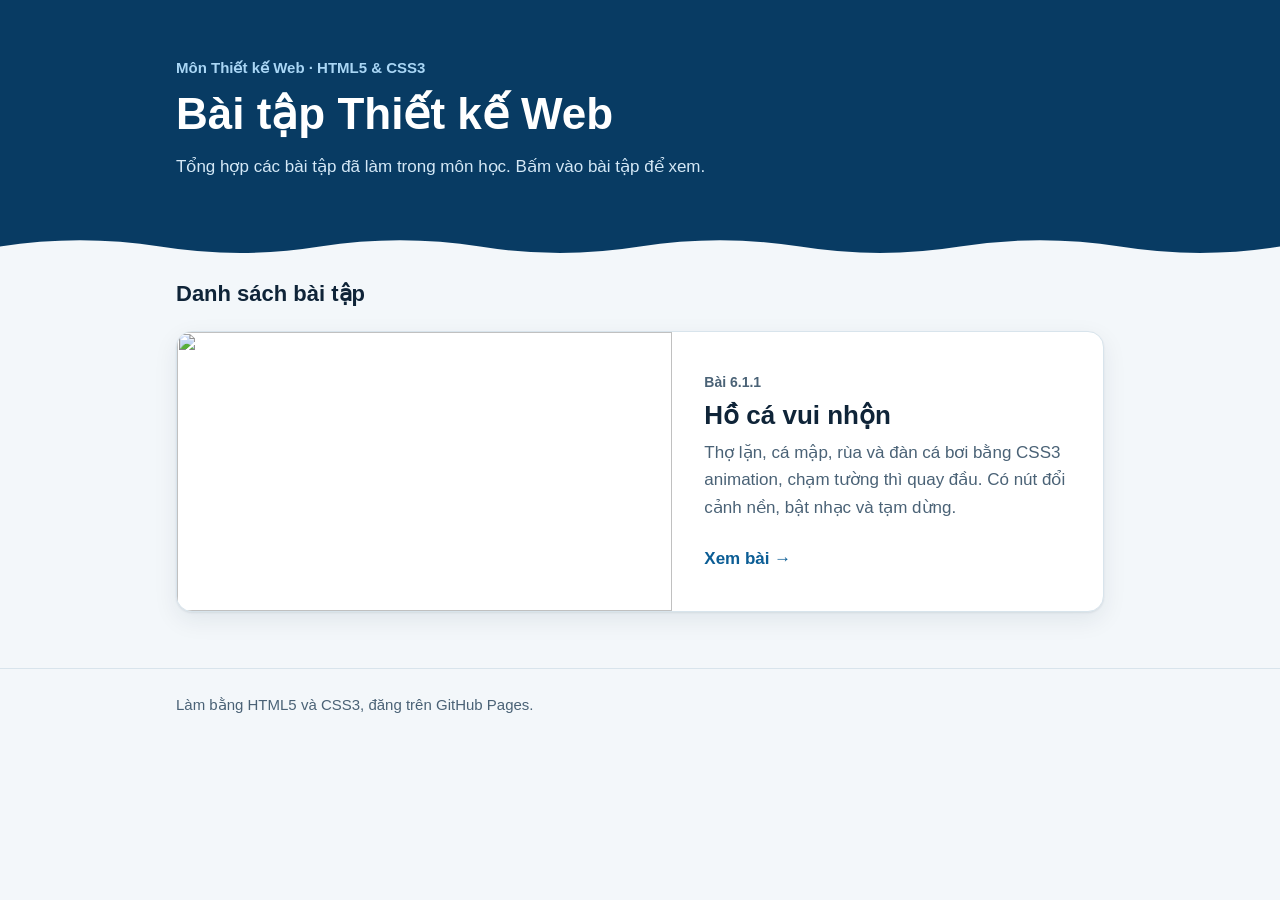
==== index.html @ 9ad4ca26 "Add files via upload" ====
<!DOCTYPE html>
<html lang="vi">
<head>
  <meta charset="utf-8">
  <meta name="viewport" content="width=device-width, initial-scale=1">
  <title>Bài tập Thiết kế Web</title>
  <meta name="description" content="Trang chủ các bài tập môn Thiết kế Web (HTML5 và CSS3).">
  <link rel="icon" href="images/favicon.png" type="image/png">
  <style>
    /* ---------- Màu dùng chung (tự đổi sang màu tối khi máy bật chế độ tối) ---------- */
    :root {
      --nen: #f3f7fa;
      --chu: #0f2438;
      --chu-phu: #4a6276;
      --the: #ffffff;
      --vien: #d8e4ec;
      --bien: #0b5d95;
      --dau-trang: #083b63;
      --bong: 0 1px 2px rgba(8, 40, 70, 0.08), 0 8px 24px rgba(8, 40, 70, 0.08);
    }

    @media (prefers-color-scheme: dark) {
      :root {
        --nen: #061629;
        --chu: #e4eef6;
        --chu-phu: #9db3c6;
        --the: #0c2440;
        --vien: #1c3a57;
        --bien: #7cc8f2;
        --dau-trang: #030d1a;
        --bong: 0 1px 2px rgba(0, 0, 0, 0.4), 0 8px 24px rgba(0, 0, 0, 0.35);
      }
    }

    * {
      box-sizing: border-box;
    }

    body {
      margin: 0;
      background: var(--nen);
      color: var(--chu);
      font-family: "Segoe UI", Roboto, Arial, sans-serif;
      font-size: 17px;
      line-height: 1.6;
    }

    .khung {
      max-width: 960px;
      margin: 0 auto;
      padding-left: 16px;
      padding-right: 16px;
    }

    /* ---------- Đầu trang: biển sâu, mép dưới gợn sóng như mặt nước trong bài hồ cá ---------- */
    .dau-trang {
      position: relative;
      overflow: hidden;
      padding: 56px 0 80px;
      background: var(--dau-trang);
      color: #fff;
    }

    .mon-hoc {
      margin: 0 0 8px;
      font-size: 15px;
      font-weight: 600;
      color: #a9d6f5;
    }

    .dau-trang h1 {
      margin: 0;
      font-size: clamp(30px, 5vw, 44px);
      line-height: 1.2;
    }

    .gioi-thieu {
      max-width: 34em;
      margin: 12px 0 0;
      color: #d4e8f6;
    }

    .song {
      position: absolute;
      left: 0;
      bottom: -1px;
      width: 100%;
      height: 32px;
      color: var(--nen);
    }

    /* Vài bong bóng trang trí nổi lên chầm chậm */
    .bong {
      position: absolute;
      bottom: -30px;
      border: 2px solid rgba(255, 255, 255, 0.35);
      border-radius: 50%;
      animation: NoiLen 9s ease-in infinite;
    }

    .bong:nth-child(1) { right: 12%; width: 18px; height: 18px; }
    .bong:nth-child(2) { right: 18%; width: 10px; height: 10px; animation-duration: 7s; animation-delay: -3s; }
    .bong:nth-child(3) { right: 8%;  width: 12px; height: 12px; animation-duration: 11s; animation-delay: -6s; }
    .bong:nth-child(4) { right: 26%; width: 8px;  height: 8px;  animation-duration: 8s; animation-delay: -1.5s; }

    @keyframes NoiLen {
      0%   { transform: translateY(0);      opacity: 0; }
      15%  { opacity: 1; }
      100% { transform: translateY(-260px); opacity: 0; }
    }

    @media (prefers-reduced-motion: reduce) {
      .bong { animation: none; display: none; }
    }

    /* ---------- Danh sách bài tập ---------- */
    main {
      padding: 16px 0 56px;
    }

    main h2 {
      margin: 0 0 20px;
      font-size: 22px;
    }

    /* Mỗi bài là một tấm thẻ, xếp chồng từ trên xuống */
    .ds-bai {
      display: grid;
      gap: 24px;
      margin: 0;
      padding: 0;
      list-style: none;
    }

    .the {
      position: relative;
      display: flex;
      flex-direction: column;
      overflow: hidden;
      background: var(--the);
      border: 1px solid var(--vien);
      border-radius: 16px;
      box-shadow: var(--bong);
      transition: transform 0.2s, box-shadow 0.2s;
    }

    .the:hover {
      transform: translateY(-3px);
      box-shadow: 0 2px 4px rgba(8, 40, 70, 0.1), 0 14px 32px rgba(8, 40, 70, 0.16);
    }

    .anh {
      display: block;
      width: 100%;
      height: auto;
      aspect-ratio: 16 / 9;
      object-fit: cover;
    }

    .noi-dung {
      display: flex;
      flex: 1;
      flex-direction: column;
      gap: 6px;
      padding: 18px 20px 20px;
    }

    .noi-dung p {
      margin: 0;
    }

    .so-bai {
      font-size: 14px;
      font-weight: 600;
      color: var(--chu-phu);
    }

    .the h3 {
      margin: 0;
      font-size: 22px;
      line-height: 1.3;
    }

    .the h3 a {
      color: inherit;
      text-decoration: none;
    }

    /* Cả tấm thẻ bấm được: lớp phủ trong suốt của đường dẫn trải kín thẻ */
    .the h3 a::after {
      content: "";
      position: absolute;
      inset: 0;
      border-radius: 16px;
    }

    .the h3 a:focus-visible {
      outline: none;
    }

    .the h3 a:focus-visible::after {
      outline: 3px solid var(--bien);
      outline-offset: -3px;
    }

    .mo-ta {
      color: var(--chu-phu);
    }

    .noi-dung .xem {
      margin-top: auto;
      padding-top: 8px;
      font-weight: 600;
      color: var(--bien);
    }

    /* Màn hình rộng: thẻ nằm ngang, ảnh bên trái, chữ bên phải */
    @media (min-width: 720px) {
      .the {
        display: grid;
        grid-template-columns: 1.15fr 1fr;
      }

      .the .anh {
        height: 100%;
      }

      .noi-dung {
        justify-content: center;
        padding: 28px 32px;
      }

      .the h3 {
        font-size: 26px;
      }

      .noi-dung .xem {
        margin-top: 10px;
      }
    }

    footer {
      padding: 24px 0 32px;
      border-top: 1px solid var(--vien);
      color: var(--chu-phu);
      font-size: 15px;
    }

    footer p {
      margin: 0;
    }
  </style>
</head>

<body>
  <header class="dau-trang">
    <div class="khung">
      <p class="mon-hoc">Môn Thiết kế Web · HTML5 &amp; CSS3</p>
      <h1>Bài tập Thiết kế Web</h1>
      <p class="gioi-thieu">Tổng hợp các bài tập đã làm trong môn học. Bấm vào bài tập để xem.</p>
    </div>
    <div aria-hidden="true">
      <span class="bong"></span><span class="bong"></span><span class="bong"></span><span class="bong"></span>
    </div>
    <svg class="song" viewBox="0 0 1200 40" preserveAspectRatio="none" aria-hidden="true">
      <path d="M0 22 Q75 6 150 22 T300 22 T450 22 T600 22 T750 22 T900 22 T1050 22 T1200 22 V40 H0 Z" fill="currentColor"/>
    </svg>
  </header>

  <main class="khung">
    <h2>Danh sách bài tập</h2>
    <ul class="ds-bai">
      <!-- Bài 6.1.1 -->
      <li class="the">
        <img class="anh" src="images/ho-ca.jpg" alt="" width="1200" height="675">
        <div class="noi-dung">
          <p class="so-bai">Bài 6.1.1</p>
          <h3><a href="HO_CA_VUI_NHON/ho_ca.html">Hồ cá vui nhộn</a></h3>
          <p class="mo-ta">Thợ lặn, cá mập, rùa và đàn cá bơi bằng CSS3 animation, chạm tường thì quay đầu. Có nút đổi cảnh nền, bật nhạc và tạm dừng.</p>
          <p class="xem" aria-hidden="true">Xem bài →</p>
        </div>
      </li>
    </ul>
  </main>

  <footer>
    <div class="khung">
      <p>Làm bằng HTML5 và CSS3, đăng trên GitHub Pages.</p>
    </div>
  </footer>
</body>
</html>
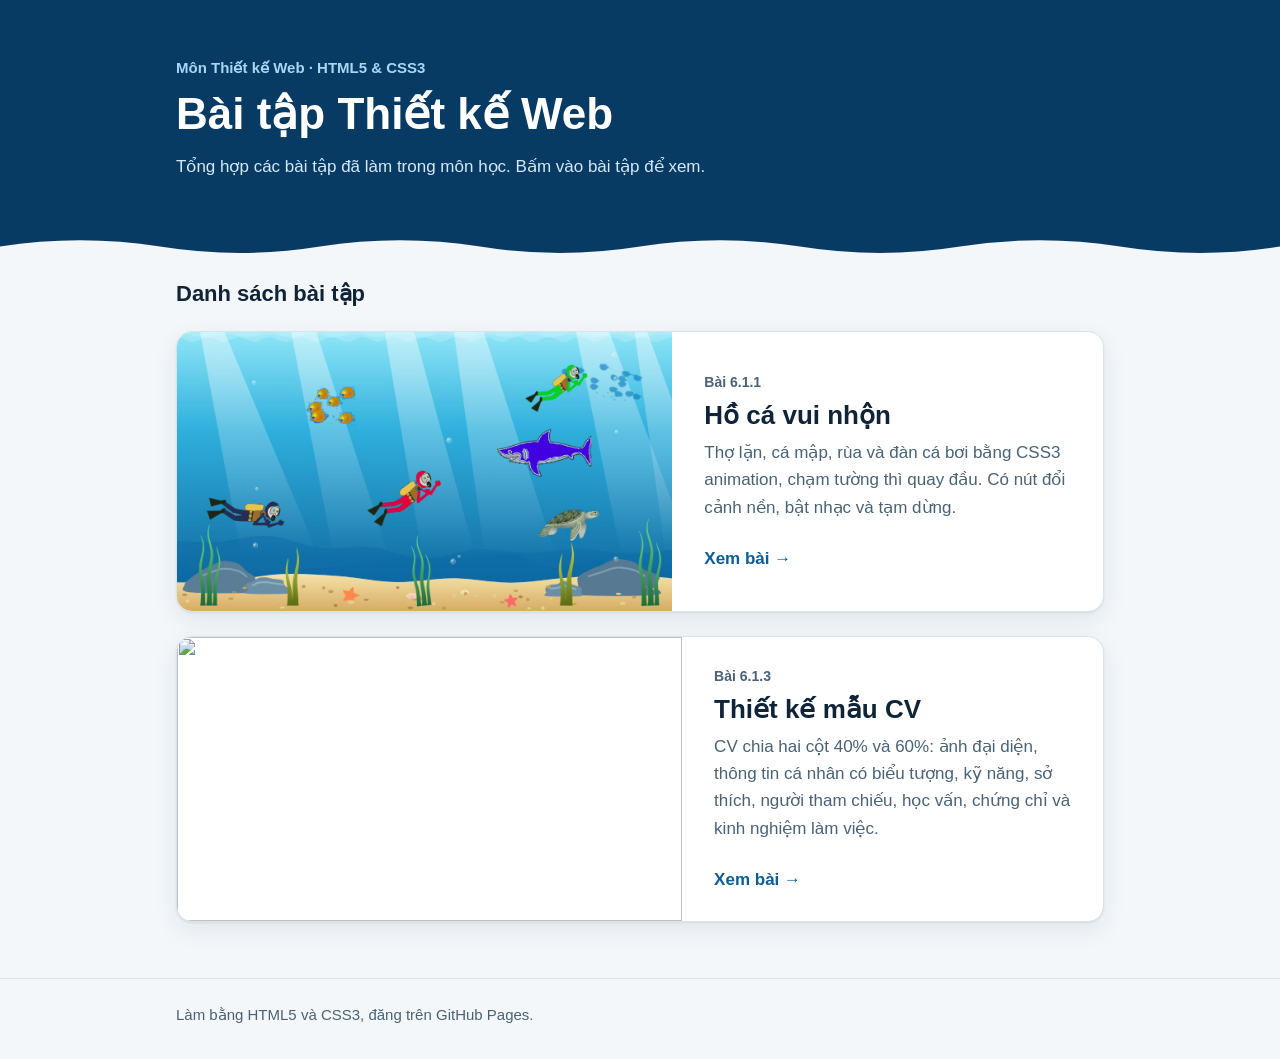
==== commit a0cf3d78: "Add files via upload" ====
--- a/index.html
+++ b/index.html
@@ -280,6 +280,17 @@
           <p class="xem" aria-hidden="true">Xem bài →</p>
         </div>
       </li>
+
+      <!-- Bài 6.1.3 -->
+      <li class="the">
+        <img class="anh" src="images/cv.jpg" alt="" width="1200" height="675">
+        <div class="noi-dung">
+          <p class="so-bai">Bài 6.1.3</p>
+          <h3><a href="CV_CA_NHAN/cv.html">Thiết kế mẫu CV</a></h3>
+          <p class="mo-ta">CV chia hai cột 40% và 60%: ảnh đại diện, thông tin cá nhân có biểu tượng, kỹ năng, sở thích, người tham chiếu, học vấn, chứng chỉ và kinh nghiệm làm việc.</p>
+          <p class="xem" aria-hidden="true">Xem bài →</p>
+        </div>
+      </li>
     </ul>
   </main>
 
